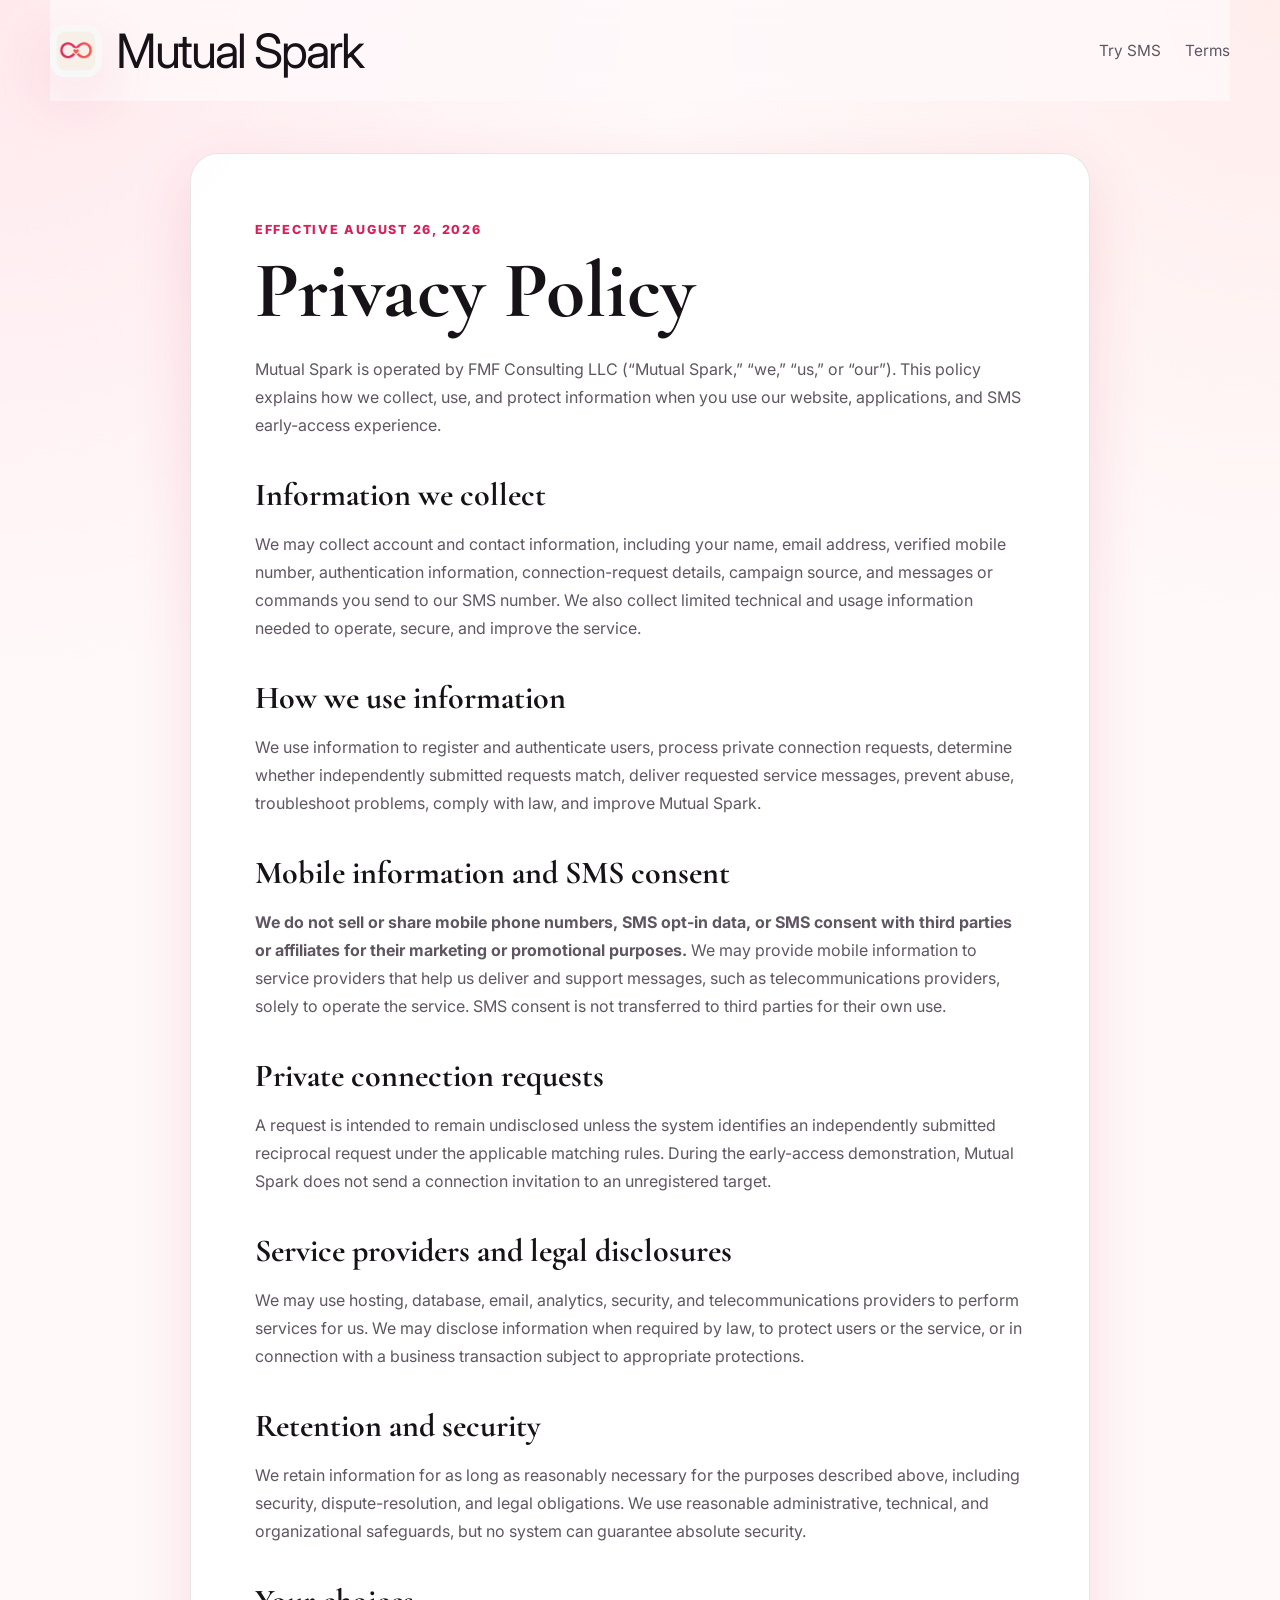
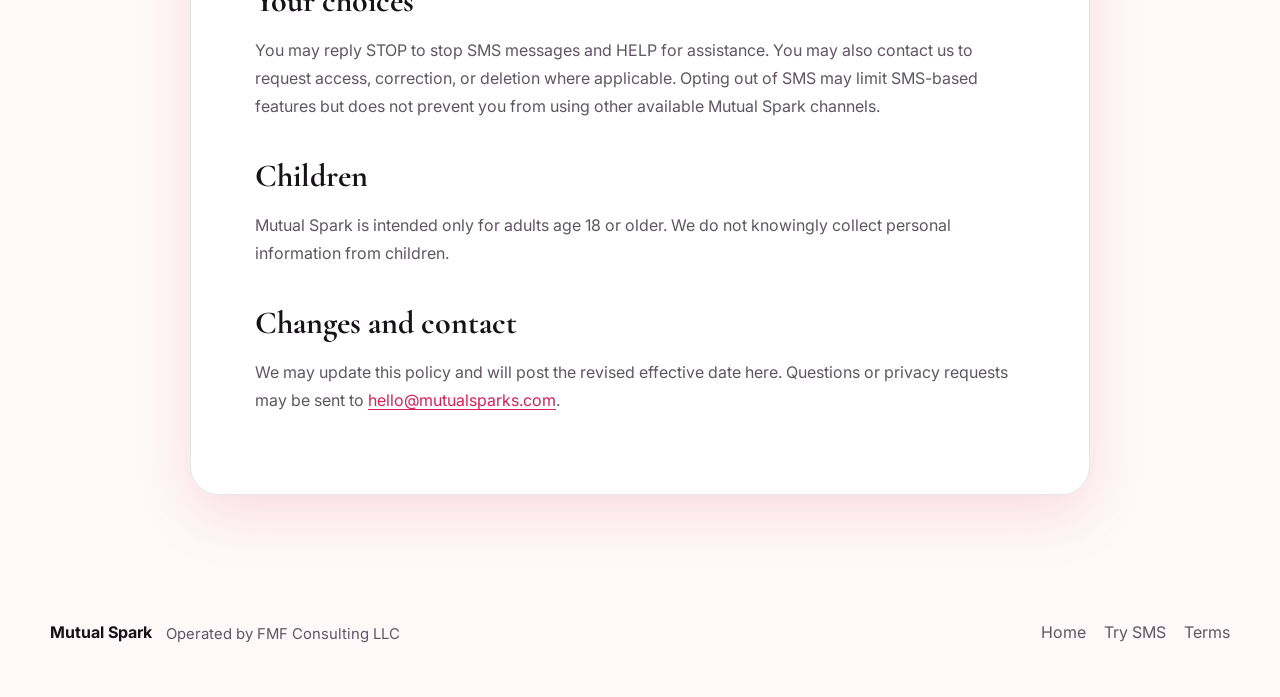
==== privacy/index.html @ d36ce459 "Add SMS registration, consent, and policy pages" ====
<!DOCTYPE html>
<html lang="en">
  <head>
    <meta charset="UTF-8" /><meta name="viewport" content="width=device-width, initial-scale=1.0" />
    <title>Privacy Policy — Mutual Spark</title>
    <meta name="description" content="Mutual Spark privacy policy, including our treatment of mobile information." />
    <link rel="preconnect" href="https://fonts.googleapis.com" /><link rel="preconnect" href="https://fonts.gstatic.com" crossorigin />
    <link href="https://fonts.googleapis.com/css2?family=Cormorant+Garamond:wght@500;600;700&family=Inter:wght@400;500;600;700&display=swap" rel="stylesheet" /><link rel="stylesheet" href="/styles.css" />
  </head>
  <body><div class="site-shell">
    <header class="topbar"><a href="/" class="brand"><img src="/assets/logo.jpeg" alt="Mutual Spark logo" class="brand__logo" /><span class="brand__name">Mutual Spark</span></a><nav class="nav nav--legal"><a href="/start/">Try SMS</a><a href="/terms/">Terms</a></nav></header>
    <main class="legal-shell"><article class="legal-card">
      <span class="eyebrow">Effective August 26, 2026</span><h1>Privacy Policy</h1>
      <p>Mutual Spark is operated by FMF Consulting LLC (“Mutual Spark,” “we,” “us,” or “our”). This policy explains how we collect, use, and protect information when you use our website, applications, and SMS early-access experience.</p>
      <h2>Information we collect</h2><p>We may collect account and contact information, including your name, email address, verified mobile number, authentication information, connection-request details, campaign source, and messages or commands you send to our SMS number. We also collect limited technical and usage information needed to operate, secure, and improve the service.</p>
      <h2>How we use information</h2><p>We use information to register and authenticate users, process private connection requests, determine whether independently submitted requests match, deliver requested service messages, prevent abuse, troubleshoot problems, comply with law, and improve Mutual Spark.</p>
      <h2>Mobile information and SMS consent</h2><p><strong>We do not sell or share mobile phone numbers, SMS opt-in data, or SMS consent with third parties or affiliates for their marketing or promotional purposes.</strong> We may provide mobile information to service providers that help us deliver and support messages, such as telecommunications providers, solely to operate the service. SMS consent is not transferred to third parties for their own use.</p>
      <h2>Private connection requests</h2><p>A request is intended to remain undisclosed unless the system identifies an independently submitted reciprocal request under the applicable matching rules. During the early-access demonstration, Mutual Spark does not send a connection invitation to an unregistered target.</p>
      <h2>Service providers and legal disclosures</h2><p>We may use hosting, database, email, analytics, security, and telecommunications providers to perform services for us. We may disclose information when required by law, to protect users or the service, or in connection with a business transaction subject to appropriate protections.</p>
      <h2>Retention and security</h2><p>We retain information for as long as reasonably necessary for the purposes described above, including security, dispute-resolution, and legal obligations. We use reasonable administrative, technical, and organizational safeguards, but no system can guarantee absolute security.</p>
      <h2>Your choices</h2><p>You may reply STOP to stop SMS messages and HELP for assistance. You may also contact us to request access, correction, or deletion where applicable. Opting out of SMS may limit SMS-based features but does not prevent you from using other available Mutual Spark channels.</p>
      <h2>Children</h2><p>Mutual Spark is intended only for adults age 18 or older. We do not knowingly collect personal information from children.</p>
      <h2>Changes and contact</h2><p>We may update this policy and will post the revised effective date here. Questions or privacy requests may be sent to <a href="mailto:hello@mutualsparks.com">hello@mutualsparks.com</a>.</p>
    </article></main>
    <footer class="footer footer--legal"><div class="footer__brand"><strong>Mutual Spark</strong><span>Operated by FMF Consulting LLC</span></div><div class="footer__links"><a href="/">Home</a><a href="/start/">Try SMS</a><a href="/terms/">Terms</a></div></footer>
  </div></body>
</html>
---- styles.css ----
:root {
  --bg: #fff9fa;
  --surface: #ffffff;
  --surface-soft: #fff2f5;
  --surface-warm: #fff8f8;
  --text: #171218;
  --muted: #5f5662;
  --line: rgba(23, 18, 24, 0.1);
  --primary: #ff4967;
  --primary-dark: #d91f58;
  --secondary: #ff8b7d;
  --shadow: 0 20px 60px rgba(204, 39, 86, 0.14);
  --radius-xl: 28px;
  --radius-lg: 22px;
  --radius-md: 16px;
  --radius-sm: 12px;
  --content: 1180px;
}

* { box-sizing: border-box; }
html { scroll-behavior: smooth; }
body {
  margin: 0;
  font-family: "Inter", system-ui, sans-serif;
  color: var(--text);
  background:
    radial-gradient(circle at top left, rgba(255, 117, 141, 0.12), transparent 26%),
    radial-gradient(circle at top right, rgba(255, 154, 134, 0.12), transparent 24%),
    var(--bg);
}

a { color: inherit; text-decoration: none; }
img { max-width: 100%; display: block; }

.legal-shell {
  width: min(calc(100% - 32px), 900px);
  margin: 52px auto 90px;
}
.legal-card,
.start-card {
  background: rgba(255, 255, 255, 0.94);
  border: 1px solid var(--line);
  border-radius: var(--radius-xl);
  box-shadow: var(--shadow);
  padding: clamp(28px, 6vw, 64px);
}
.legal-card h1,
.start-card h1 {
  font-family: "Cormorant Garamond", serif;
  font-size: clamp(3rem, 7vw, 5rem);
  line-height: 1;
  margin: 0 0 24px;
}
.legal-card h2 {
  font-family: "Cormorant Garamond", serif;
  font-size: 2rem;
  margin: 36px 0 10px;
}
.legal-card p,
.start-lede,
.legal-links {
  color: var(--muted);
  line-height: 1.75;
}
.legal-card a,
.legal-links a {
  color: var(--primary-dark);
  text-decoration: underline;
  text-underline-offset: 3px;
}
.start-shell { max-width: 960px; }
.start-lede { font-size: 1.08rem; }
.start-steps {
  display: grid;
  grid-template-columns: repeat(3, 1fr);
  gap: 14px;
  margin: 30px 0;
}
.start-steps div {
  display: flex;
  align-items: center;
  gap: 12px;
  padding: 18px;
  background: var(--surface-soft);
  border-radius: var(--radius-md);
}
.start-steps strong {
  display: grid;
  place-items: center;
  min-width: 34px;
  height: 34px;
  border-radius: 50%;
  color: white;
  background: var(--primary-dark);
}
.consent-box {
  border: 1px solid rgba(217, 31, 88, 0.24);
  background: var(--surface-warm);
  border-radius: var(--radius-md);
  padding: 20px;
  margin: 28px 0 18px;
}
.consent-label {
  display: flex;
  gap: 14px;
  align-items: flex-start;
  color: var(--muted);
  line-height: 1.55;
  font-size: 0.94rem;
}
.consent-label input {
  width: 20px;
  height: 20px;
  margin-top: 2px;
  accent-color: var(--primary-dark);
  flex: 0 0 auto;
}
.consent-label + .consent-label { margin-top: 16px; }
.registration-form { margin-top: 28px; }
.field-grid {
  display: grid;
  grid-template-columns: repeat(2, minmax(0, 1fr));
  gap: 18px;
}
.field-grid label,
.single-field {
  display: grid;
  gap: 8px;
  color: var(--text);
  font-weight: 700;
}
.field-grid input,
.single-field input {
  width: 100%;
  border: 1px solid var(--line);
  border-radius: var(--radius-sm);
  padding: 14px 16px;
  font: inherit;
  background: white;
}
.single-field { max-width: 360px; margin-bottom: 18px; }
.registration-form .button + .button { margin-left: 10px; }
.is-hidden { display: none !important; }
.success-message {
  padding: 18px;
  border-radius: var(--radius-md);
  background: #eefaf2;
  color: #155c33;
  font-weight: 700;
}
.sms-fallback {
  margin-top: 20px;
  padding: 20px;
  border: 1px solid var(--line);
  border-radius: var(--radius-md);
  background: var(--surface-soft);
}
.sms-fallback p { color: var(--muted); line-height: 1.55; }
.sms-fallback__actions { display: flex; gap: 10px; flex-wrap: wrap; }
.button--small { padding: 10px 16px; font-size: 0.9rem; }
.copy-status { min-height: 1.4em; margin-bottom: 0; font-size: 0.9rem; }
.compact-consent {
  display: flex;
  gap: 10px;
  align-items: flex-start;
  color: var(--muted);
  font-size: 0.82rem;
  line-height: 1.45;
}
.compact-consent input { margin-top: 3px; accent-color: var(--primary-dark); }
.button:disabled { opacity: 0.55; cursor: wait; }
.start-button { margin-top: 4px; }
.start-button.is-disabled {
  opacity: 0.48;
  cursor: not-allowed;
  transform: none;
  box-shadow: none;
}
.footer--legal { margin-top: 0; }

.site-shell { min-height: 100vh; }

.topbar,
.hero,
.section,
.footer {
  width: min(calc(100% - 32px), var(--content));
  margin-inline: auto;
}

.topbar {
  display: flex;
  align-items: center;
  justify-content: space-between;
  gap: 24px;
  padding: 22px 0;
  position: sticky;
  top: 0;
  z-index: 50;
  backdrop-filter: blur(12px);
  background: rgba(255, 249, 250, 0.78);
}

.brand {
  display: flex;
  align-items: center;
  gap: 14px;
}
.brand__logo,
.footer__logo {
  width: 52px;
  height: 52px;
  border-radius: 16px;
  box-shadow: var(--shadow);
}
.brand__name {
  font-weight: 3000;
  letter-spacing: -0.05em;
  font-size: 2.96rem;
}
.nav {
  display: flex;
  gap: 24px;
  color: var(--muted);
  font-size: 0.96rem;
}
.nav a:hover { color: var(--text); }

.button {
  display: inline-flex;
  align-items: center;
  justify-content: center;
  border-radius: 999px;
  padding: 14px 22px;
  font-weight: 700;
  border: 1px solid transparent;
  transition: transform 0.2s ease, box-shadow 0.2s ease, background 0.2s ease;
  cursor: pointer;
}
.button:hover { transform: translateY(-1px); }
.button--primary {
  background: linear-gradient(135deg, var(--primary-dark), var(--primary), var(--secondary));
  color: white;
  box-shadow: 0 12px 32px rgba(217, 31, 88, 0.28);
}
.button--outline {
  background: white;
  border-color: var(--line);
}
.button--ghost {
  border-color: var(--line);
  background: rgba(255,255,255,0.7);
}

.hero {
  display: grid;
  grid-template-columns: 1.05fr 0.95fr;
  gap: 52px;
  align-items: center;
  padding: 56px 0 72px;
}

.eyebrow {
  display: inline-block;
  font-size: 0.78rem;
  text-transform: uppercase;
  letter-spacing: 0.14em;
  color: var(--primary-dark);
  font-weight: 800;
  margin-bottom: 14px;
}
.eyebrow--light { color: #ffb8c5; }

.hero h1,
.section-heading h2,
.split-panel h2,
.cta-box h2 {
  font-family: "Cormorant Garamond", serif;
  line-height: 0.98;
  letter-spacing: -0.03em;
}
.hero h1 {
  font-size: clamp(3rem, 7vw, 5.8rem);
  margin: 0 0 18px;
}
.hero h1 span {
  color: var(--primary-dark);
}
.hero__lede {
  font-size: 1.08rem;
  color: var(--muted);
  line-height: 1.75;
  max-width: 60ch;
}
.hero__actions {
  display: flex;
  gap: 14px;
  flex-wrap: wrap;
  margin: 28px 0 28px;
}
.hero__proof {
  display: grid;
  grid-template-columns: repeat(2, minmax(0, 1fr));
  gap: 18px;
}
.hero__proof div {
  background: rgba(255,255,255,0.75);
  border: 1px solid var(--line);
  border-radius: var(--radius-md);
  padding: 18px;
  box-shadow: var(--shadow);
}
.hero__proof strong {
  display: block;
  margin-bottom: 8px;
}
.hero__proof span {
  color: var(--muted);
  line-height: 1.55;
  font-size: 0.95rem;
}

.hero__visual {
  position: relative;
  min-height: 620px;
  display: grid;
  place-items: center;
}
.hero-card--glow {
  position: absolute;
  inset: 8% 8% auto 8%;
  height: 58%;
  border-radius: 36px;
  background: linear-gradient(180deg, rgba(255,255,255,0.85), rgba(255,238,242,0.72));
  box-shadow: var(--shadow);
  border: 1px solid rgba(255,255,255,0.8);
}
.phone-stack {
  position: relative;
  width: 100%;
  height: 100%;
}
.phone {
  position: absolute;
  width: 36%;
  border-radius: 28px;
  box-shadow: 0 24px 70px rgba(41, 19, 29, 0.22);
  border: 10px solid #111;
  background: #111;
}
.phone--left { left: 0; top: 18%; transform: rotate(-9deg); }
.phone--center { left: 31%; top: 6%; z-index: 2; }
.phone--right { right: 0; top: 22%; transform: rotate(8deg); }

.section {
  padding: 90px 0;
}
.section--white { background: transparent; }
.section--blush {
  background: linear-gradient(180deg, rgba(255, 241, 244, 0.8), rgba(255, 250, 250, 0.8));
  border-radius: 42px;
}
.section--dark {
  background: linear-gradient(135deg, #22121a, #341623 45%, #4f1d33);
  color: white;
  border-radius: 42px;
}
.section--cta { padding-top: 60px; }

.section-heading {
  max-width: 820px;
  margin-bottom: 34px;
}
.section-heading--split {
  max-width: none;
  display: grid;
  grid-template-columns: 1.05fr 0.95fr;
  gap: 28px;
  align-items: end;
}
.section-heading h2 {
  font-size: clamp(2.5rem, 5vw, 4.2rem);
  margin: 0 0 14px;
}
.section-heading p {
  color: var(--muted);
  line-height: 1.75;
  font-size: 1.02rem;
}

.steps,
.feature-grid,
.pillars {
  display: grid;
  gap: 22px;
}
.steps { grid-template-columns: repeat(3, 1fr); }
.feature-grid { grid-template-columns: repeat(3, 1fr); }
.pillars { grid-template-columns: repeat(3, 1fr); }

.step-card,
.feature-card,
.gallery-card,
.pillar,
.cta-box,
.split-panel {
  border-radius: var(--radius-xl);
  border: 1px solid var(--line);
  box-shadow: var(--shadow);
}
.step-card,
.feature-card,
.pillar {
  padding: 24px;
  background: rgba(255,255,255,0.9);
}
.step-card h3,
.feature-card h3,
.pillar h3 {
  margin-top: 8px;
  margin-bottom: 10px;
}
.step-card p,
.feature-card p,
.pillar p {
  color: var(--muted);
  line-height: 1.65;
}
.step-number {
  display: inline-flex;
  width: 38px;
  height: 38px;
  border-radius: 50%;
  background: linear-gradient(135deg, var(--primary-dark), var(--secondary));
  color: white;
  align-items: center;
  justify-content: center;
  font-weight: 800;
}
.feature-card--accent {
  background: linear-gradient(135deg, rgba(255, 110, 136, 0.12), rgba(255, 180, 165, 0.22));
}

.gallery {
  display: grid;
  grid-template-columns: repeat(3, 1fr);
  gap: 20px;
}
.gallery-card {
  overflow: hidden;
  background: white;
}
.gallery-card img {
  width: 100%;
  height: auto;
  object-fit: cover;
}
.gallery-card figcaption {
  padding: 16px 18px 20px;
  color: var(--muted);
  font-size: 0.95rem;
}
.gallery-card.wide {
  grid-column: 1 / -1;
}
.gallery-card.wide img {
  max-height: 560px;
  width: auto;
  margin: 0 auto;
}

.split-panel {
  display: grid;
  grid-template-columns: 1fr 1fr;
  gap: 28px;
  padding: 36px;
  background: rgba(255,255,255,0.04);
  border-color: rgba(255,255,255,0.12);
}
.split-panel p { color: rgba(255,255,255,0.8); line-height: 1.75; }
.pillar {
  background: rgba(255,255,255,0.08);
  border-color: rgba(255,255,255,0.12);
}
.pillar p { color: rgba(255,255,255,0.8); }

.faq-list {
  display: grid;
  gap: 14px;
}
.faq-list details {
  border: 1px solid var(--line);
  border-radius: var(--radius-md);
  background: rgba(255,255,255,0.92);
  padding: 20px 22px;
  box-shadow: var(--shadow);
}
.faq-list summary {
  font-weight: 700;
  cursor: pointer;
  list-style: none;
}
.faq-list summary::-webkit-details-marker { display: none; }
.faq-list p {
  color: var(--muted);
  line-height: 1.7;
  margin: 14px 0 0;
}

.cta-box {
  display: grid;
  grid-template-columns: 1.15fr 0.85fr;
  gap: 28px;
  padding: 36px;
  background: linear-gradient(135deg, rgba(255,255,255,0.98), rgba(255, 240, 244, 0.96));
}
.cta-box h2 {
  font-size: clamp(2.3rem, 4vw, 3.6rem);
  margin: 0 0 12px;
}
.cta-box p {
  color: var(--muted);
  line-height: 1.7;
}
.waitlist-form {
  display: flex;
  flex-direction: column;
  justify-content: center;
  gap: 12px;
}
.waitlist-form input {
  width: 100%;
  padding: 16px 18px;
  border-radius: 999px;
  border: 1px solid var(--line);
  font: inherit;
  background: white;
}
.form-note {
  grid-column: 2;
  color: var(--muted);
  font-size: 0.92rem;
}

.footer {
  display: flex;
  align-items: center;
  justify-content: space-between;
  gap: 20px;
  padding: 36px 0 54px;
}
.footer__brand {
  display: flex;
  align-items: center;
  gap: 14px;
}
.footer__brand span {
  display: block;
  margin-top: 4px;
  color: var(--muted);
  font-size: 0.93rem;
}
.footer__links {
  display: flex;
  gap: 18px;
  color: var(--muted);
  flex-wrap: wrap;
}

@media (max-width: 1100px) {
  .hero,
  .section-heading--split,
  .split-panel,
  .cta-box { grid-template-columns: 1fr; }
  .steps,
  .feature-grid,
  .pillars,
  .gallery { grid-template-columns: repeat(2, 1fr); }
  .hero__visual { min-height: 700px; }
  .phone { width: 42%; }
  .phone--center { left: 29%; }
  .form-note { grid-column: auto; }
}

@media (max-width: 820px) {
  .topbar { flex-wrap: wrap; justify-content: center; }
  .nav { order: 3; width: 100%; justify-content: center; flex-wrap: wrap; }
  .hero { padding-top: 34px; }
  .steps,
  .feature-grid,
  .pillars,
  .gallery { grid-template-columns: 1fr; }
  .hero__proof { grid-template-columns: 1fr; }
  .hero__visual { min-height: 540px; }
  .phone { width: 52%; border-width: 8px; }
  .phone--center { left: 24%; }
  .phone--left { top: 26%; }
  .phone--right { top: 28%; }
  .footer { flex-direction: column; align-items: flex-start; }
  .start-steps { grid-template-columns: 1fr; }
  .legal-shell { margin-top: 28px; }
  .field-grid { grid-template-columns: 1fr; }
}

@media (max-width: 560px) {
  .topbar,
  .hero,
  .section,
  .footer { width: min(calc(100% - 20px), var(--content)); }
  .brand__name { font-size: 0.98rem; }
  .nav { gap: 12px; font-size: 0.9rem; }
  .hero__visual { min-height: 430px; }
  .phone { width: 56%; }
  .phone--center { left: 22%; }
  .cta-box,
  .split-panel { padding: 24px; }
}
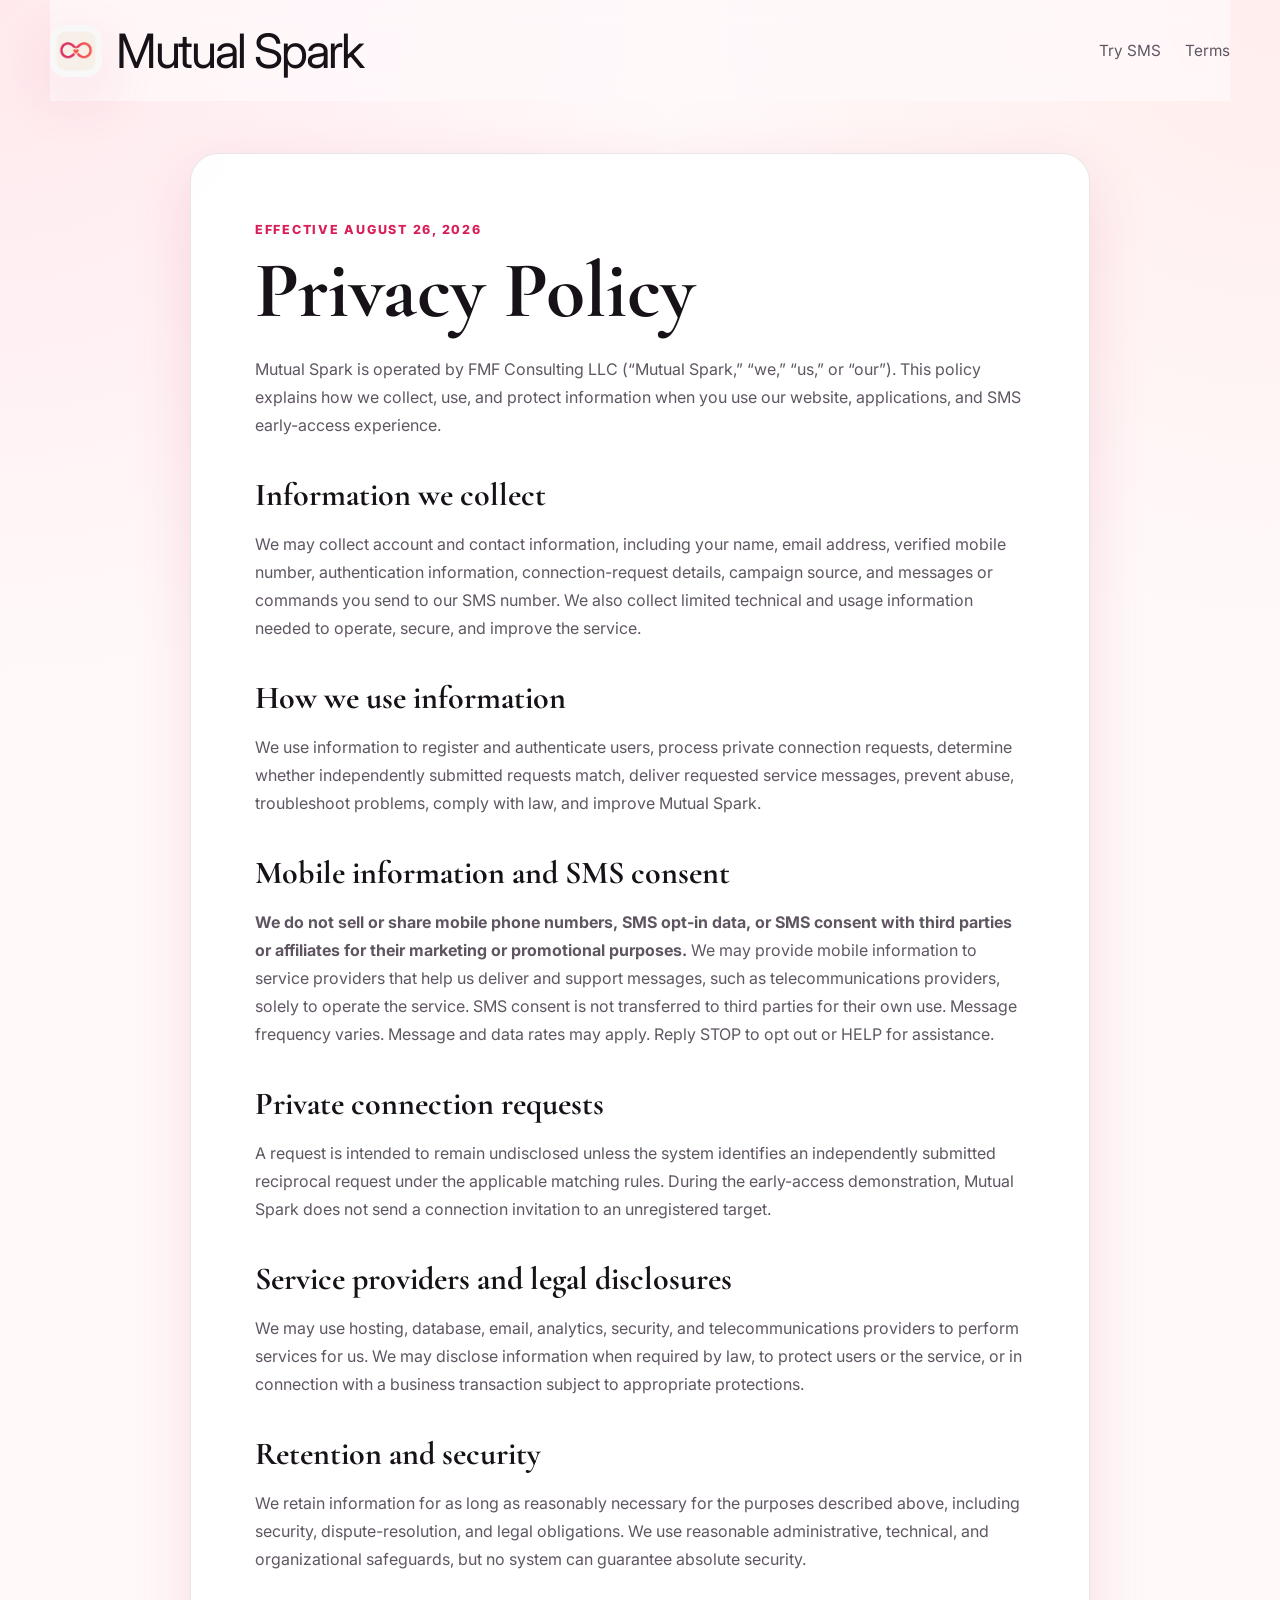
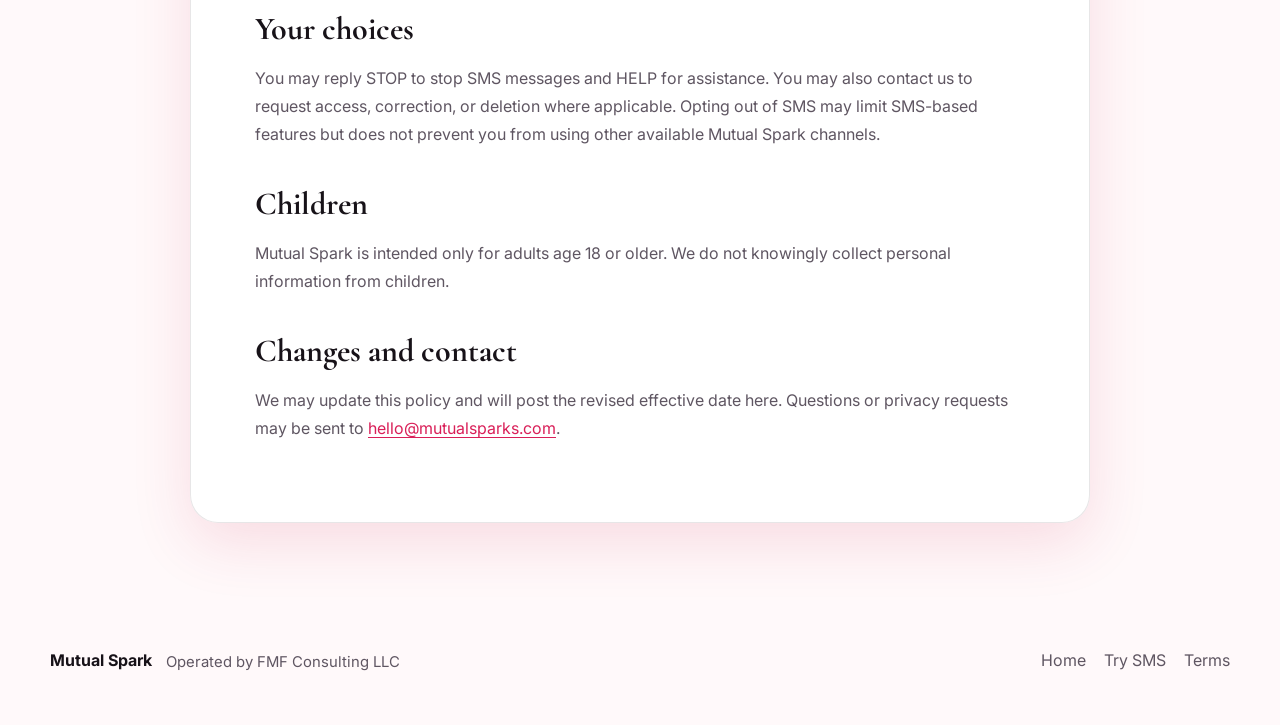
==== commit adfe5cd0: "Add SMS disclosures to privacy policy" ====
--- a/privacy/index.html
+++ b/privacy/index.html
@@ -14,7 +14,7 @@
       <p>Mutual Spark is operated by FMF Consulting LLC (“Mutual Spark,” “we,” “us,” or “our”). This policy explains how we collect, use, and protect information when you use our website, applications, and SMS early-access experience.</p>
       <h2>Information we collect</h2><p>We may collect account and contact information, including your name, email address, verified mobile number, authentication information, connection-request details, campaign source, and messages or commands you send to our SMS number. We also collect limited technical and usage information needed to operate, secure, and improve the service.</p>
       <h2>How we use information</h2><p>We use information to register and authenticate users, process private connection requests, determine whether independently submitted requests match, deliver requested service messages, prevent abuse, troubleshoot problems, comply with law, and improve Mutual Spark.</p>
-      <h2>Mobile information and SMS consent</h2><p><strong>We do not sell or share mobile phone numbers, SMS opt-in data, or SMS consent with third parties or affiliates for their marketing or promotional purposes.</strong> We may provide mobile information to service providers that help us deliver and support messages, such as telecommunications providers, solely to operate the service. SMS consent is not transferred to third parties for their own use.</p>
+      <h2>Mobile information and SMS consent</h2><p><strong>We do not sell or share mobile phone numbers, SMS opt-in data, or SMS consent with third parties or affiliates for their marketing or promotional purposes.</strong> We may provide mobile information to service providers that help us deliver and support messages, such as telecommunications providers, solely to operate the service. SMS consent is not transferred to third parties for their own use. Message frequency varies. Message and data rates may apply. Reply STOP to opt out or HELP for assistance.</p>
       <h2>Private connection requests</h2><p>A request is intended to remain undisclosed unless the system identifies an independently submitted reciprocal request under the applicable matching rules. During the early-access demonstration, Mutual Spark does not send a connection invitation to an unregistered target.</p>
       <h2>Service providers and legal disclosures</h2><p>We may use hosting, database, email, analytics, security, and telecommunications providers to perform services for us. We may disclose information when required by law, to protect users or the service, or in connection with a business transaction subject to appropriate protections.</p>
       <h2>Retention and security</h2><p>We retain information for as long as reasonably necessary for the purposes described above, including security, dispute-resolution, and legal obligations. We use reasonable administrative, technical, and organizational safeguards, but no system can guarantee absolute security.</p>
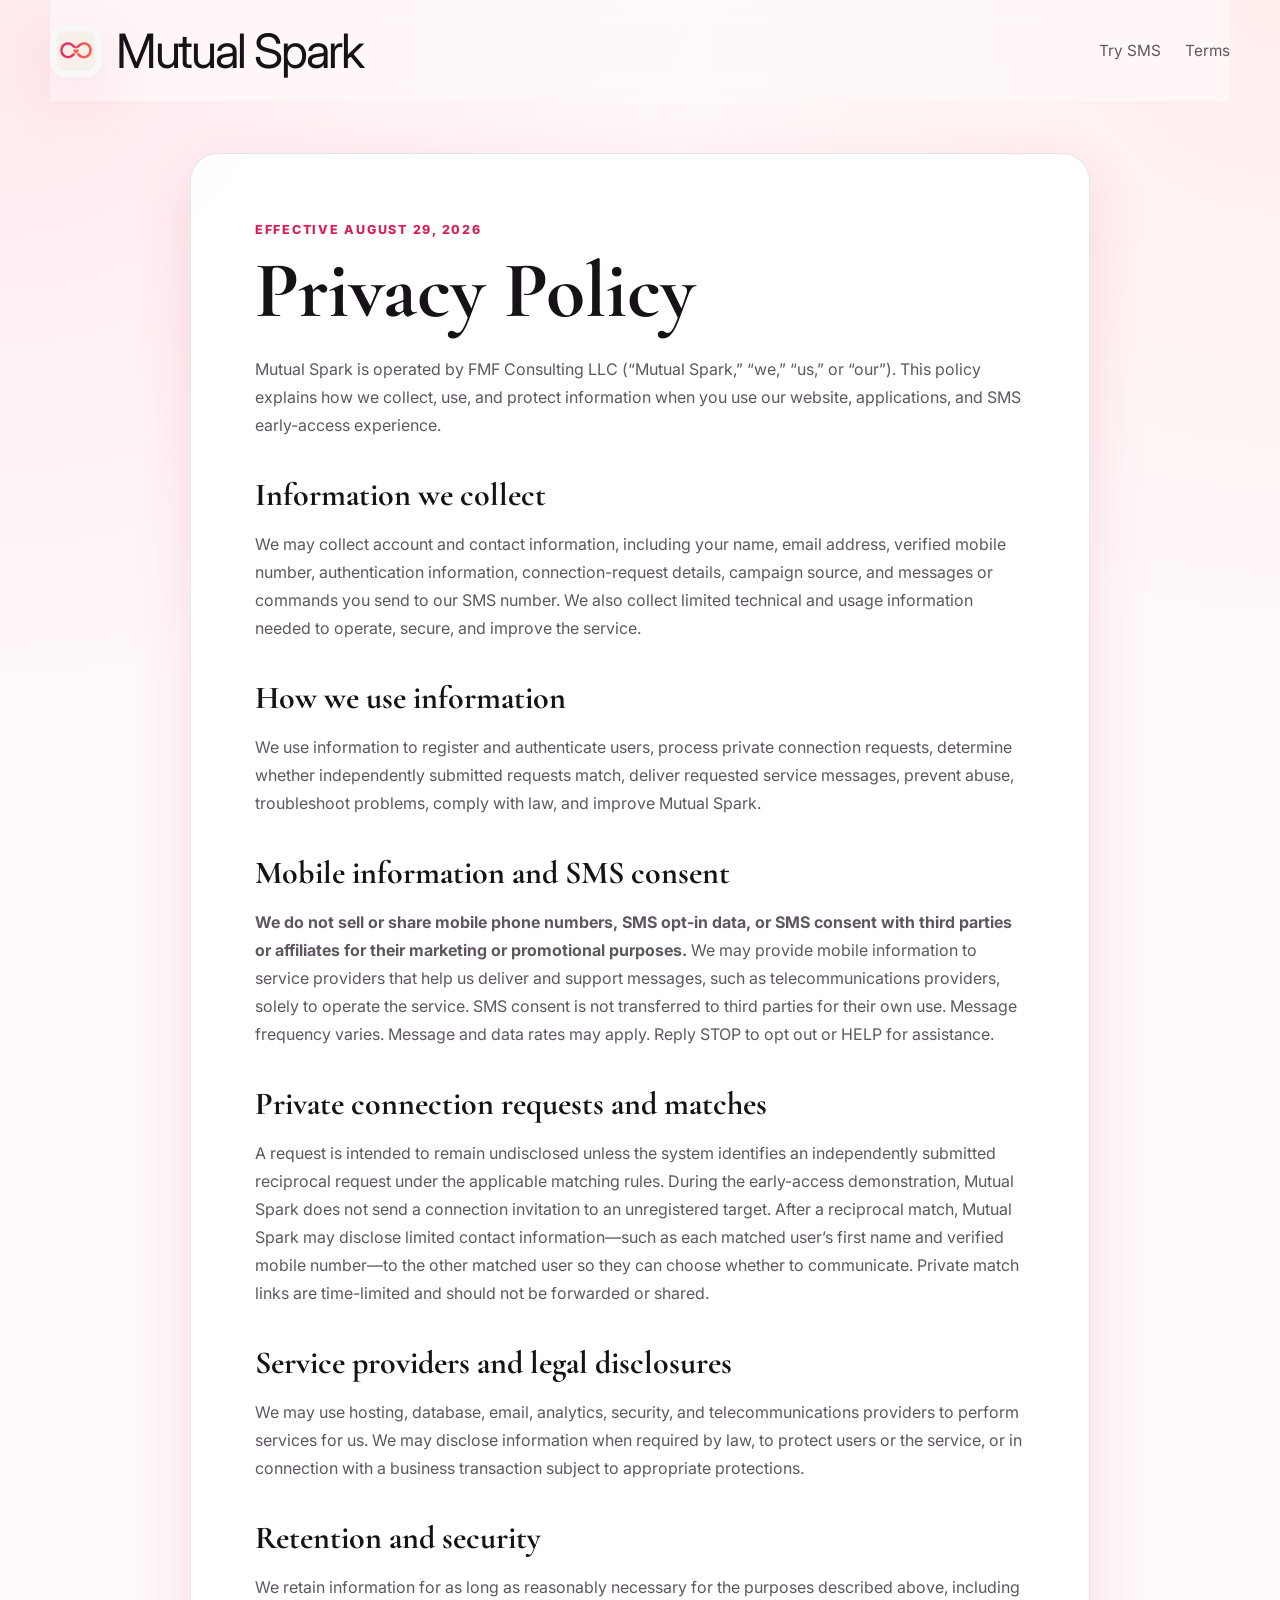
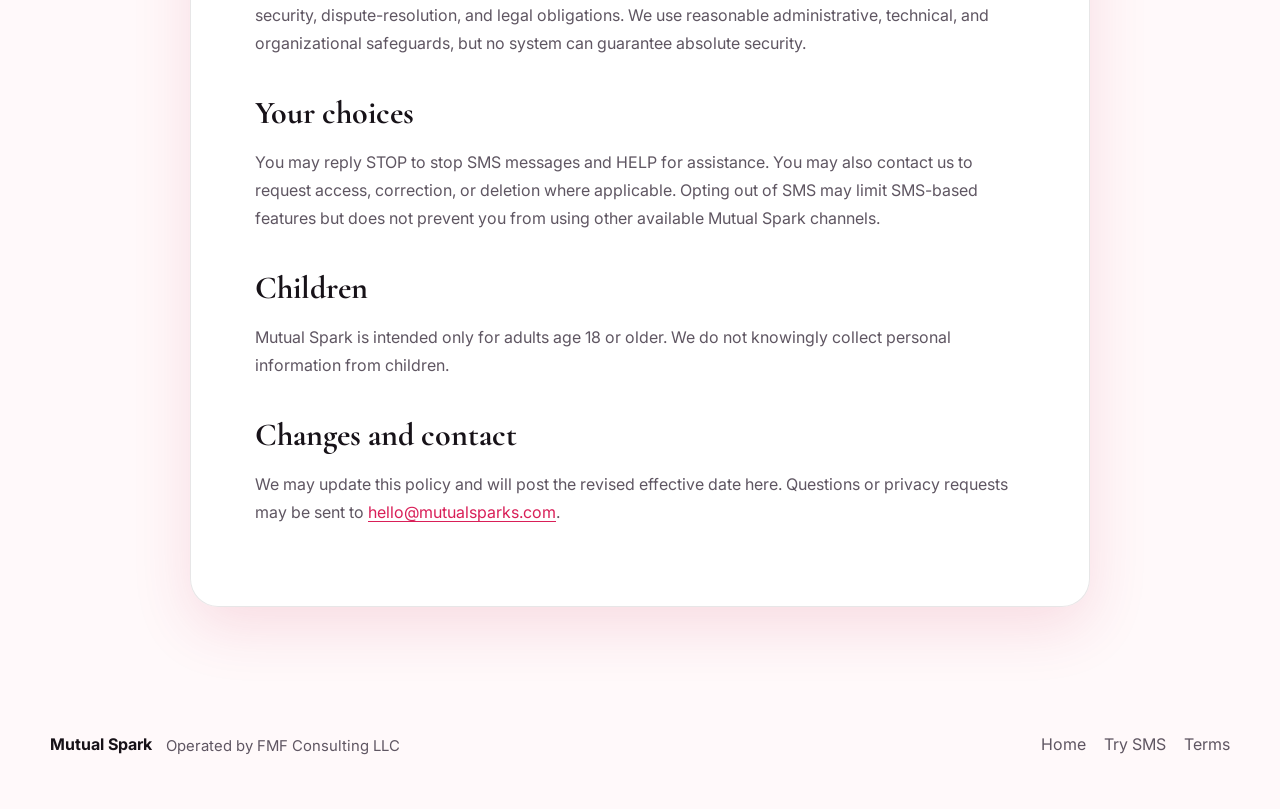
==== commit f30e3365: "Add private match reveal flow" ====
--- a/privacy/index.html
+++ b/privacy/index.html
@@ -10,12 +10,12 @@
   <body><div class="site-shell">
     <header class="topbar"><a href="/" class="brand"><img src="/assets/logo.jpeg" alt="Mutual Spark logo" class="brand__logo" /><span class="brand__name">Mutual Spark</span></a><nav class="nav nav--legal"><a href="/start/">Try SMS</a><a href="/terms/">Terms</a></nav></header>
     <main class="legal-shell"><article class="legal-card">
-      <span class="eyebrow">Effective August 26, 2026</span><h1>Privacy Policy</h1>
+      <span class="eyebrow">Effective August 29, 2026</span><h1>Privacy Policy</h1>
       <p>Mutual Spark is operated by FMF Consulting LLC (“Mutual Spark,” “we,” “us,” or “our”). This policy explains how we collect, use, and protect information when you use our website, applications, and SMS early-access experience.</p>
       <h2>Information we collect</h2><p>We may collect account and contact information, including your name, email address, verified mobile number, authentication information, connection-request details, campaign source, and messages or commands you send to our SMS number. We also collect limited technical and usage information needed to operate, secure, and improve the service.</p>
       <h2>How we use information</h2><p>We use information to register and authenticate users, process private connection requests, determine whether independently submitted requests match, deliver requested service messages, prevent abuse, troubleshoot problems, comply with law, and improve Mutual Spark.</p>
       <h2>Mobile information and SMS consent</h2><p><strong>We do not sell or share mobile phone numbers, SMS opt-in data, or SMS consent with third parties or affiliates for their marketing or promotional purposes.</strong> We may provide mobile information to service providers that help us deliver and support messages, such as telecommunications providers, solely to operate the service. SMS consent is not transferred to third parties for their own use. Message frequency varies. Message and data rates may apply. Reply STOP to opt out or HELP for assistance.</p>
-      <h2>Private connection requests</h2><p>A request is intended to remain undisclosed unless the system identifies an independently submitted reciprocal request under the applicable matching rules. During the early-access demonstration, Mutual Spark does not send a connection invitation to an unregistered target.</p>
+      <h2>Private connection requests and matches</h2><p>A request is intended to remain undisclosed unless the system identifies an independently submitted reciprocal request under the applicable matching rules. During the early-access demonstration, Mutual Spark does not send a connection invitation to an unregistered target. After a reciprocal match, Mutual Spark may disclose limited contact information—such as each matched user’s first name and verified mobile number—to the other matched user so they can choose whether to communicate. Private match links are time-limited and should not be forwarded or shared.</p>
       <h2>Service providers and legal disclosures</h2><p>We may use hosting, database, email, analytics, security, and telecommunications providers to perform services for us. We may disclose information when required by law, to protect users or the service, or in connection with a business transaction subject to appropriate protections.</p>
       <h2>Retention and security</h2><p>We retain information for as long as reasonably necessary for the purposes described above, including security, dispute-resolution, and legal obligations. We use reasonable administrative, technical, and organizational safeguards, but no system can guarantee absolute security.</p>
       <h2>Your choices</h2><p>You may reply STOP to stop SMS messages and HELP for assistance. You may also contact us to request access, correction, or deletion where applicable. Opting out of SMS may limit SMS-based features but does not prevent you from using other available Mutual Spark channels.</p>
--- a/styles.css
+++ b/styles.css
@@ -566,6 +566,35 @@
   color: var(--muted);
   flex-wrap: wrap;
 }
+
+.match-shell { max-width: 760px; }
+.match-card { text-align: center; }
+.match-card .start-lede { max-width: 580px; margin-left: auto; margin-right: auto; }
+.match-spark {
+  display: grid;
+  place-items: center;
+  width: 68px;
+  height: 68px;
+  margin: 0 auto 18px;
+  border-radius: 50%;
+  color: white;
+  font-size: 1.8rem;
+  background: linear-gradient(135deg, #d95174, #8f3155);
+  box-shadow: 0 14px 32px rgba(143, 49, 85, 0.24);
+}
+.match-contact {
+  width: min(100%, 420px);
+  margin: 26px auto;
+  padding: 20px;
+  border: 1px solid var(--line);
+  border-radius: 18px;
+  background: rgba(255,255,255,0.75);
+}
+.match-contact span,
+.match-contact strong { display: block; }
+.match-contact span { margin-bottom: 6px; color: var(--muted); font-size: 0.9rem; }
+.match-contact strong { font-size: 1.35rem; }
+.match-note { margin: 22px auto 0; max-width: 520px; }
 
 @media (max-width: 1100px) {
   .hero,
